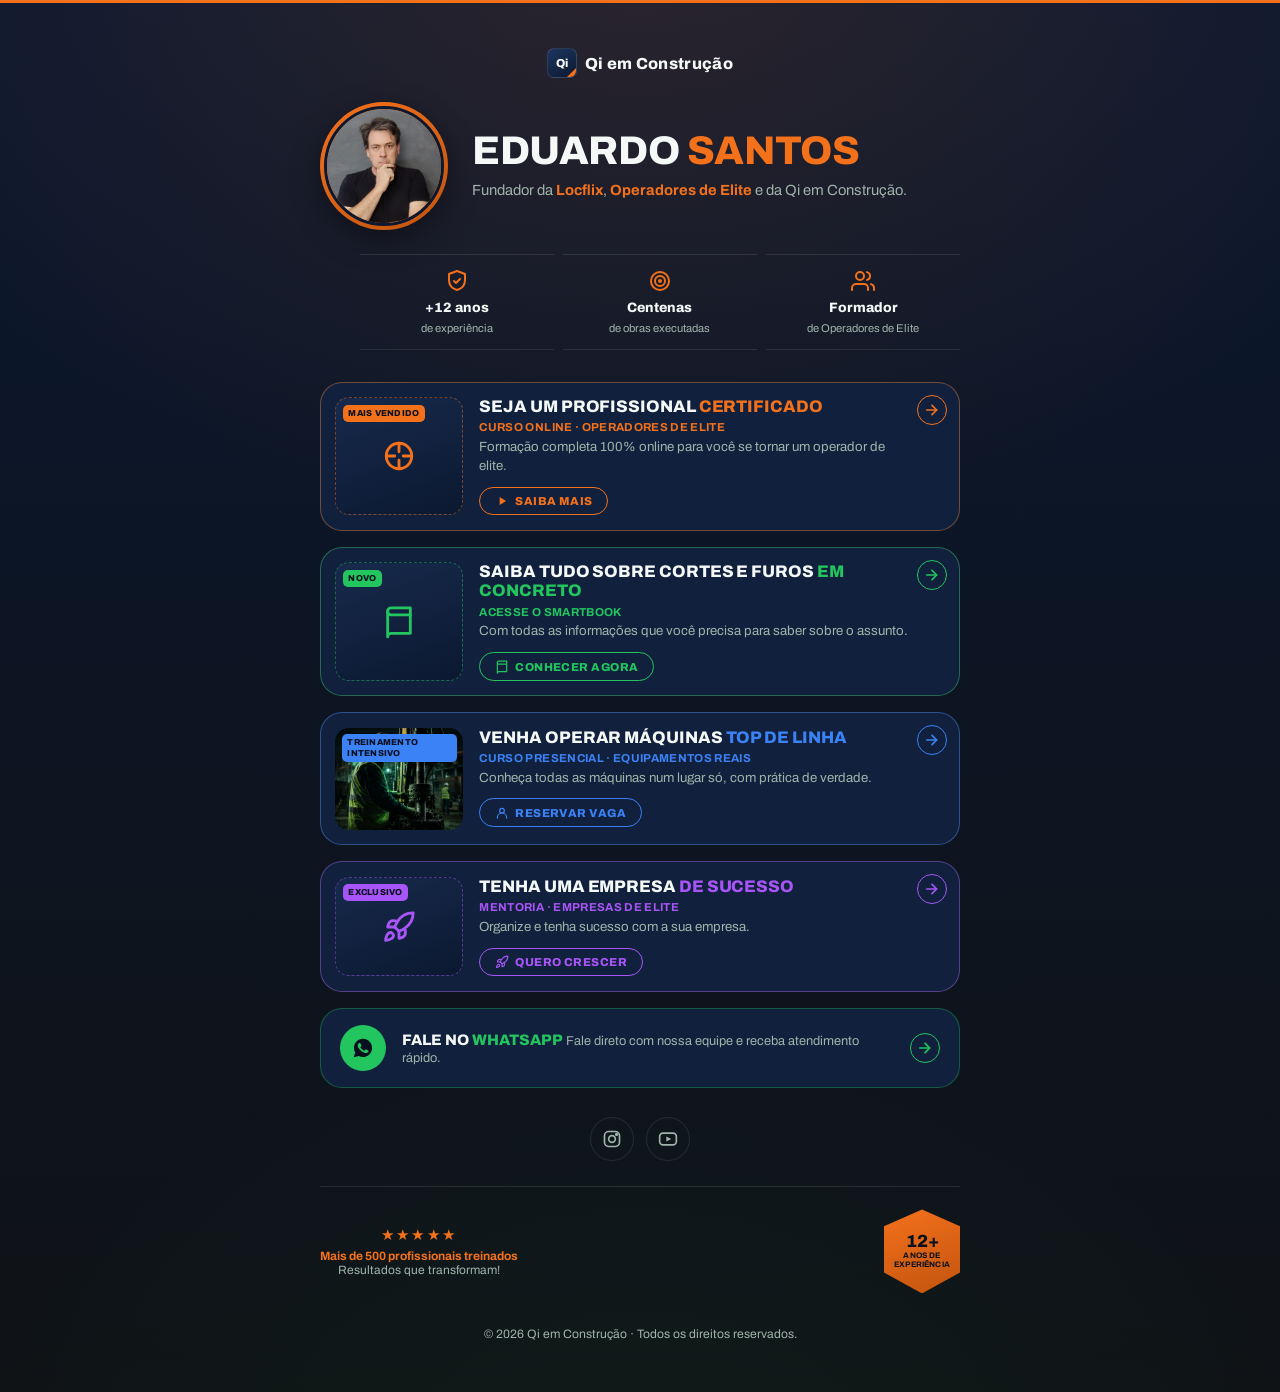
==== index.html @ 977ae423 "Rebuild hub as a 4-color product card link stream Replaces the simple link list with the client's re" ====
<!doctype html>
<html lang="pt-BR">
<head>
<meta charset="UTF-8">
<meta name="viewport" content="width=device-width, initial-scale=1">
<title>Eduardo Santos | Qi em Construção — Links</title>
<meta name="description" content="Eduardo Santos, fundador da Qi em Construção e da Operadores de Elite. Acesse o curso online, o SmartBook, o treinamento presencial, a mentoria empresarial e fale direto no WhatsApp.">
<link rel="preload" href="assets/fonts/archivo-latin-700-normal.woff2" as="font" type="font/woff2" crossorigin>
<link rel="preload" href="assets/fonts/archivo-latin-800-normal.woff2" as="font" type="font/woff2" crossorigin>
<link rel="stylesheet" href="css/fonts.css">
<link rel="stylesheet" href="css/link-stream.css">
</head>
<body>

<!-- Reusable SVG icon sprite -->
<svg xmlns="http://www.w3.org/2000/svg" style="display:none">
  <symbol id="icon-arrow" viewBox="0 0 24 24" fill="none" stroke="currentColor" stroke-width="2.5" stroke-linecap="round" stroke-linejoin="round"><line x1="4" y1="12" x2="19" y2="12"/><polyline points="12 5 19 12 12 19"/></symbol>
  <symbol id="icon-whatsapp" viewBox="0 0 24 24" fill="currentColor"><path d="M12.04 2C6.58 2 2.13 6.45 2.13 11.91c0 1.79.47 3.47 1.29 4.93L2 22l5.25-1.38c1.41.77 3.02 1.21 4.74 1.21h.01c5.46 0 9.91-4.45 9.91-9.91C21.91 6.45 17.5 2 12.04 2Zm5.7 14.08c-.24.68-1.4 1.32-1.93 1.4-.5.08-1.12.11-1.81-.11-.42-.13-.96-.31-1.65-.6-2.9-1.25-4.79-4.17-4.94-4.37-.15-.2-1.18-1.57-1.18-3 0-1.42.75-2.12 1.02-2.41.27-.29.58-.36.78-.36.2 0 .39 0 .56.01.18.01.42-.07.65.5.24.58.82 2 .89 2.14.07.15.12.32.02.52-.1.2-.15.32-.29.49-.15.17-.31.38-.44.51-.15.15-.3.31-.13.61.17.29.75 1.24 1.62 2.01 1.11.99 2.05 1.3 2.34 1.44.29.15.46.13.63-.08.17-.2.72-.84.91-1.13.19-.29.39-.24.65-.15.27.1 1.69.8 1.98.94.29.15.48.22.55.34.07.13.07.72-.17 1.4Z"/></symbol>
  <symbol id="icon-instagram" viewBox="0 0 24 24" fill="none" stroke="currentColor" stroke-width="2"><rect x="3" y="3" width="18" height="18" rx="5"/><circle cx="12" cy="12" r="4"/><circle cx="17.5" cy="6.5" r="1"/></symbol>
  <symbol id="icon-youtube" viewBox="0 0 24 24" fill="none" stroke="currentColor" stroke-width="2"><rect x="2" y="5" width="20" height="14" rx="4"/><polygon points="10 9 16 12 10 15" fill="currentColor" stroke="none"/></symbol>
  <symbol id="icon-shieldcheck" viewBox="0 0 24 24" fill="none" stroke="currentColor" stroke-width="2" stroke-linecap="round" stroke-linejoin="round"><path d="M12 2 4 5v6c0 5 3.4 8.7 8 10 4.6-1.3 8-5 8-10V5l-8-3Z"/><polyline points="9 12 11 14 15 10"/></symbol>
  <symbol id="icon-target" viewBox="0 0 24 24" fill="none" stroke="currentColor" stroke-width="2" stroke-linecap="round" stroke-linejoin="round"><circle cx="12" cy="12" r="9"/><circle cx="12" cy="12" r="5"/><circle cx="12" cy="12" r="1"/></symbol>
  <symbol id="icon-users" viewBox="0 0 24 24" fill="none" stroke="currentColor" stroke-width="2" stroke-linecap="round" stroke-linejoin="round"><path d="M17 21v-2a4 4 0 0 0-4-4H5a4 4 0 0 0-4 4v2"/><circle cx="9" cy="7" r="4"/><path d="M23 21v-2a4 4 0 0 0-3-3.87M16 3.13a4 4 0 0 1 0 7.75"/></symbol>
  <symbol id="icon-play" viewBox="0 0 24 24" fill="currentColor"><path d="M8 5v14l11-7z"/></symbol>
  <symbol id="icon-book" viewBox="0 0 24 24" fill="none" stroke="currentColor" stroke-width="2" stroke-linecap="round" stroke-linejoin="round"><path d="M4 4.5A2.5 2.5 0 0 1 6.5 2H20v18H6.5A2.5 2.5 0 0 0 4 22.5z"/><path d="M4 4.5A2.5 2.5 0 0 0 6.5 7H20"/></symbol>
  <symbol id="icon-person" viewBox="0 0 24 24" fill="none" stroke="currentColor" stroke-width="2" stroke-linecap="round" stroke-linejoin="round"><circle cx="12" cy="8" r="4"/><path d="M4 21v-1a8 8 0 0 1 16 0v1"/></symbol>
  <symbol id="icon-rocket" viewBox="0 0 24 24" fill="none" stroke="currentColor" stroke-width="2" stroke-linecap="round" stroke-linejoin="round"><path d="M4.5 16.5c-1.5 1.26-2 5-2 5s3.74-.5 5-2c.71-.84.7-2.13-.09-2.91a2.18 2.18 0 0 0-2.91-.09z"/><path d="M12 15l-3-3a22 22 0 0 1 2-3.95A12.88 12.88 0 0 1 22 2c0 2.72-.78 7.5-6 11a22.35 22.35 0 0 1-4 2z"/><path d="M9 12H4s.55-3.03 2-4c1.62-1.08 5 0 5 0"/><path d="M12 15v5s3.03-.55 4-2c1.08-1.62 0-5 0-5"/></symbol>
  <symbol id="icon-tool" viewBox="0 0 24 24" fill="none" stroke="currentColor" stroke-width="2" stroke-linecap="round" stroke-linejoin="round"><circle cx="12" cy="12" r="9"/><path d="M12 3v6m0 6v6M3 12h6m6 0h6"/></symbol>
</svg>

<main class="ls-wrap">

  <div class="ls-brand-top">
    <span class="ls-brand-top__mark" aria-hidden="true">Qi</span>
    Qi em Construção
  </div>

  <header class="ls-head">
    <div class="ls-avatar">
      <img src="assets/img/eduardo-santos.jpg" width="591" height="729"
           alt="Retrato de Eduardo Santos, fundador da Qi em Construção">
    </div>
    <div>
      <h1 class="ls-name">Eduardo <span>Santos</span></h1>
      <p class="ls-tag">Fundador da <strong>Locflix</strong>, <strong>Operadores de Elite</strong> e da Qi em Construção.</p>
    </div>
  </header>

  <ul class="ls-cred">
    <li><svg width="24" height="24"><use href="#icon-shieldcheck"/></svg><strong>+12 anos</strong><span>de experiência</span></li>
    <li><svg width="24" height="24"><use href="#icon-target"/></svg><strong>Centenas</strong><span>de obras executadas</span></li>
    <li><svg width="24" height="24"><use href="#icon-users"/></svg><strong>Formador</strong><span>de Operadores de Elite</span></li>
  </ul>

  <nav class="ls-cards" aria-label="Escolha por onde começar">

    <a class="ls-card ls-card--online" href="operadores-de-elite/">
      
      <span class="ls-card__arrow"><svg width="16" height="16"><use href="#icon-arrow"/></svg></span>
      <!-- TODO: substituir pela foto real do Eduardo (colete amarelo) quando enviada -->
      <div class="ls-card__media ls-card__media--placeholder">
        <span class="ls-card__badge">Mais vendido</span>
        <svg width="34" height="34"><use href="#icon-tool"/></svg>
      </div>
      <div class="ls-card__body">
        <p class="ls-card__title">Seja um profissional <span>certificado</span></p>
        <p class="ls-card__label">Curso online · Operadores de Elite</p>
        <p class="ls-card__desc">Formação completa 100% online para você se tornar um operador de elite.</p>
        <span class="ls-card__cta"><svg width="14" height="14"><use href="#icon-play"/></svg> Saiba mais</span>
      </div>
    </a>

    <a class="ls-card ls-card--smartbook" href="smartbook/">
      
      <span class="ls-card__arrow"><svg width="16" height="16"><use href="#icon-arrow"/></svg></span>
      <!-- TODO: substituir pelo mockup real do SmartBook quando enviado -->
      <div class="ls-card__media ls-card__media--placeholder">
        <span class="ls-card__badge">Novo</span>
        <svg width="34" height="34"><use href="#icon-book"/></svg>
      </div>
      <div class="ls-card__body">
        <p class="ls-card__title">Saiba tudo sobre cortes e furos <span>em concreto</span></p>
        <p class="ls-card__label">Acesse o SmartBook</p>
        <p class="ls-card__desc">Com todas as informações que você precisa para saber sobre o assunto.</p>
        <span class="ls-card__cta"><svg width="14" height="14"><use href="#icon-book"/></svg> Conhecer agora</span>
      </div>
    </a>

    <a class="ls-card ls-card--presencial" href="operadores-de-elite-presencial/">
      
      <span class="ls-card__arrow"><svg width="16" height="16"><use href="#icon-arrow"/></svg></span>
      <div class="ls-card__media">
        <span class="ls-card__badge">Treinamento intensivo</span>
        <img src="assets/img/modulo-2.webp" alt="Operador treinando com equipamento de perfuração real">
      </div>
      <div class="ls-card__body">
        <p class="ls-card__title">Venha operar máquinas <span>top de linha</span></p>
        <p class="ls-card__label">Curso presencial · Equipamentos reais</p>
        <p class="ls-card__desc">Conheça todas as máquinas num lugar só, com prática de verdade.</p>
        <span class="ls-card__cta"><svg width="14" height="14"><use href="#icon-person"/></svg> Reservar vaga</span>
      </div>
    </a>

    <a class="ls-card ls-card--mentoria" href="mentoria-empresas-de-elite/">
      
      <span class="ls-card__arrow"><svg width="16" height="16"><use href="#icon-arrow"/></svg></span>
      <!-- TODO: substituir pela foto real de mentoria (Eduardo em atendimento) quando enviada -->
      <div class="ls-card__media ls-card__media--placeholder">
        <span class="ls-card__badge">Exclusivo</span>
        <svg width="34" height="34"><use href="#icon-rocket"/></svg>
      </div>
      <div class="ls-card__body">
        <p class="ls-card__title">Tenha uma empresa <span>de sucesso</span></p>
        <p class="ls-card__label">Mentoria · Empresas de Elite</p>
        <p class="ls-card__desc">Organize e tenha sucesso com a sua empresa.</p>
        <span class="ls-card__cta"><svg width="14" height="14"><use href="#icon-rocket"/></svg> Quero crescer</span>
      </div>
    </a>

  </nav>

  <a class="ls-wa-bar" href="https://wa.me/5511947504241?text=Ol%C3%A1%2C%20quero%20saber%20mais%20sobre%20os%20cursos%20da%20Qi%20em%20Constru%C3%A7%C3%A3o" target="_blank" rel="noopener">
    <span class="ls-wa-bar__icon"><svg width="22" height="22"><use href="#icon-whatsapp"/></svg></span>
    <span class="ls-wa-bar__body">
      <span class="ls-wa-bar__title">Fale no <span>WhatsApp</span></span>
      <span class="ls-wa-bar__desc">Fale direto com nossa equipe e receba atendimento rápido.</span>
    </span>
    <span class="ls-wa-bar__arrow"><svg width="16" height="16"><use href="#icon-arrow"/></svg></span>
  </a>

  <div class="ls-social">
    <a href="#" aria-label="Instagram da Qi em Construção" target="_blank" rel="noopener"><svg width="20" height="20"><use href="#icon-instagram"/></svg></a>
    <a href="https://www.youtube.com/@Locflix" aria-label="Canal no YouTube" target="_blank" rel="noopener"><svg width="20" height="20"><use href="#icon-youtube"/></svg></a>
  </div>

  <div class="ls-bottom">
    <div class="ls-rating">
      <div class="ls-rating__stars">★★★★★</div>
      <p><strong>Mais de 500 profissionais treinados</strong>Resultados que transformam!</p>
    </div>
    <div class="ls-shield">
      <strong>12+</strong>
      <span>ANOS DE<br>EXPERIÊNCIA</span>
    </div>
  </div>

  <footer class="ls-foot">
    <p>© 2026 Qi em Construção · Todos os direitos reservados.</p>
  </footer>

</main>

</body>
</html>
---- css/fonts.css ----
/* ==========================================================================
   Self-hosted font: Archivo (headings + body) — subset latin, woff2
   Served locally for performance, reliability and privacy (no external CDN).
   ========================================================================== */
@font-face {
  font-family: "Archivo";
  font-style: normal;
  font-weight: 400;
  font-display: swap;
  src: url("../assets/fonts/archivo-latin-400-normal.woff2") format("woff2");
}
@font-face {
  font-family: "Archivo";
  font-style: normal;
  font-weight: 500;
  font-display: swap;
  src: url("../assets/fonts/archivo-latin-500-normal.woff2") format("woff2");
}
@font-face {
  font-family: "Archivo";
  font-style: normal;
  font-weight: 600;
  font-display: swap;
  src: url("../assets/fonts/archivo-latin-600-normal.woff2") format("woff2");
}
@font-face {
  font-family: "Archivo";
  font-style: normal;
  font-weight: 700;
  font-display: swap;
  src: url("../assets/fonts/archivo-latin-700-normal.woff2") format("woff2");
}
@font-face {
  font-family: "Archivo";
  font-style: normal;
  font-weight: 800;
  font-display: swap;
  src: url("../assets/fonts/archivo-latin-800-normal.woff2") format("woff2");
}
---- css/link-stream.css ----
/* ==========================================================================
   Link Stream (home / hub) — navy + orange identity, per-product color cards
   ========================================================================== */
:root {
  --bg-deep: #0B1830;
  --bg-panel: #11213D;
  --bg-panel-2: #172A4C;
  --primary: #17A24A;
  --primary-hover: #14893E;
  --gold: #F4711C;
  --gold-deep: #C2540E;
  --text-on-dark: #F4F8F6;
  --text-muted-on-dark: #9FB3AA;
  --border-dark: rgba(244, 248, 246, 0.10);
  --radius-md: 14px;
  --radius-lg: 22px;
  --radius-pill: 999px;
  --ease: cubic-bezier(0.22, 1, 0.36, 1);

  /* Per-product accent colors */
  --c-online: #F4711C;
  --c-smartbook: #22C55E;
  --c-presencial: #3B82F6;
  --c-mentoria: #A855F7;
}

*, *::before, *::after { box-sizing: border-box; }
body, h1, h2, p, figure, ul { margin: 0; }
img { max-width: 100%; display: block; }
a { color: inherit; text-decoration: none; }
button { font: inherit; cursor: pointer; }

body {
  font-family: "Archivo", "Segoe UI", sans-serif;
  min-height: 100dvh;
  color: var(--text-on-dark);
  background:
    radial-gradient(120% 80% at 50% -5%, rgba(244, 113, 28, 0.14), transparent 55%),
    radial-gradient(90% 60% at 50% 110%, rgba(23, 162, 74, 0.08), transparent 60%),
    linear-gradient(180deg, var(--bg-deep), #0F1215);
  -webkit-font-smoothing: antialiased;
  padding: clamp(1.5rem, 5vw, 3rem) 1.25rem;
  display: flex;
  justify-content: center;
}
body::before {
  content: "";
  position: fixed;
  inset: 0 0 auto 0;
  height: 3px;
  background: var(--gold);
  z-index: 10;
}

/* Focus visibility */
a:focus-visible, button:focus-visible {
  outline: 3px solid var(--gold);
  outline-offset: 3px;
  border-radius: 10px;
}

.ls-wrap {
  width: 100%;
  max-width: 640px;
  display: flex;
  flex-direction: column;
  align-items: center;
}

/* ---- Header ---- */
.ls-brand-top {
  display: flex;
  align-items: center;
  gap: 0.5rem;
  margin-bottom: 1.5rem;
  font-weight: 800;
  letter-spacing: 0.02em;
}
.ls-brand-top__mark {
  width: 30px; height: 30px;
  border-radius: 7px;
  background: linear-gradient(150deg, #1D3660, #0B1830);
  border: 1px solid rgba(255,255,255,0.12);
  display: flex; align-items: center; justify-content: center;
  font-size: 0.72rem; font-weight: 800; color: #fff;
  position: relative; overflow: hidden;
}
.ls-brand-top__mark::after {
  content: "";
  position: absolute; right: 0; bottom: 0;
  border-style: solid; border-width: 0 0 9px 9px;
  border-color: transparent transparent var(--gold) transparent;
}

.ls-head {
  width: 100%;
  display: flex;
  align-items: center;
  gap: 1.5rem;
  text-align: left;
}
.ls-avatar {
  flex-shrink: 0;
  width: 128px;
  height: 128px;
  border-radius: 50%;
  padding: 4px;
  background: linear-gradient(145deg, var(--gold), var(--gold-deep));
  box-shadow: 0 10px 30px rgba(0, 0, 0, 0.4);
}
.ls-avatar img {
  width: 100%;
  height: 100%;
  border-radius: 50%;
  object-fit: cover;
  object-position: center top;
  border: 3px solid var(--bg-deep);
}
.ls-name {
  font-weight: 800;
  text-transform: uppercase;
  letter-spacing: -0.01em;
  font-size: clamp(1.9rem, 6vw, 2.5rem);
  line-height: 1;
}
.ls-name span { color: var(--gold); }
.ls-tag {
  margin-top: 0.5rem;
  color: var(--text-muted-on-dark);
  font-size: 0.92rem;
  line-height: 1.5;
}
.ls-tag strong { color: var(--gold); font-weight: 700; }
@media (max-width: 480px) {
  .ls-head { flex-direction: column; text-align: center; }
  .ls-avatar { width: 112px; height: 112px; }
}

/* ---- Credentials ---- */
.ls-cred {
  width: 100%;
  margin-top: 1.5rem;
  display: grid;
  grid-template-columns: repeat(3, 1fr);
  gap: 0.6rem;
}
.ls-cred li {
  display: flex;
  flex-direction: column;
  align-items: center;
  gap: 0.4rem;
  text-align: center;
  padding: 0.9rem 0.5rem;
  border-top: 1px solid var(--border-dark);
  border-bottom: 1px solid var(--border-dark);
}
.ls-cred li svg { color: var(--gold); }
.ls-cred li strong {
  font-family: inherit;
  font-weight: 800;
  font-size: 0.85rem;
  line-height: 1.2;
}
.ls-cred li span {
  font-size: 0.7rem;
  color: var(--text-muted-on-dark);
}

/* ---- Product cards ---- */
.ls-cards {
  width: 100%;
  margin-top: 2rem;
  display: flex;
  flex-direction: column;
  gap: 1rem;
}
.ls-card {
  position: relative;
  display: flex;
  gap: 1rem;
  padding: 0.9rem;
  background: var(--bg-panel);
  border: 1px solid color-mix(in srgb, var(--c) 35%, var(--border-dark));
  border-radius: var(--radius-lg);
  transition: transform 180ms var(--ease), border-color 180ms var(--ease), background-color 180ms var(--ease);
}
.ls-card:hover {
  transform: translateY(-3px);
  border-color: var(--c);
  background: var(--bg-panel-2);
}
.ls-card--online { --c: var(--c-online); }
.ls-card--smartbook { --c: var(--c-smartbook); }
.ls-card--presencial { --c: var(--c-presencial); }
.ls-card--mentoria { --c: var(--c-mentoria); }

.ls-card__media {
  flex-shrink: 0;
  width: 128px;
  align-self: stretch;
  border-radius: var(--radius-md);
  overflow: hidden;
  background: linear-gradient(160deg, var(--bg-panel-2), var(--bg-deep));
  position: relative;
}
.ls-card__media img { width: 100%; height: 100%; object-fit: cover; }
.ls-card__media--placeholder {
  display: flex; align-items: center; justify-content: center;
  color: var(--c);
  border: 1px dashed color-mix(in srgb, var(--c) 45%, transparent);
}

.ls-card__badge {
  position: absolute;
  top: 0.4rem; left: 0.4rem;
  max-width: calc(100% - 0.8rem);
  font-size: 0.54rem;
  font-weight: 800;
  letter-spacing: 0.03em;
  line-height: 1.25;
  text-transform: uppercase;
  color: #08101F;
  background: var(--c);
  padding: 0.2rem 0.35rem;
  border-radius: 5px;
  z-index: 2;
}
.ls-card__arrow {
  position: absolute;
  top: 0.75rem; right: 0.75rem;
  width: 30px; height: 30px;
  border-radius: 50%;
  border: 1.5px solid var(--c);
  color: var(--c);
  display: flex; align-items: center; justify-content: center;
  transition: transform 180ms var(--ease), background-color 180ms var(--ease), color 180ms var(--ease);
}
.ls-card:hover .ls-card__arrow { background: var(--c); color: #08101F; transform: translateX(2px); }

.ls-card__body { flex: 1; min-width: 0; padding-right: 2.2rem; }
.ls-card__title {
  font-weight: 800;
  text-transform: uppercase;
  font-size: 1.05rem;
  line-height: 1.15;
  letter-spacing: -0.005em;
}
.ls-card__title span { color: var(--c); }
.ls-card__label {
  margin-top: 0.3rem;
  font-size: 0.72rem;
  font-weight: 700;
  letter-spacing: 0.03em;
  color: var(--c);
  text-transform: uppercase;
}
.ls-card__desc {
  margin-top: 0.3rem;
  font-size: 0.83rem;
  color: var(--text-muted-on-dark);
  line-height: 1.4;
}
.ls-card__cta {
  display: inline-flex;
  align-items: center;
  gap: 0.4rem;
  margin-top: 0.7rem;
  padding: 0.4rem 0.9rem;
  border: 1.5px solid var(--c);
  color: var(--c);
  border-radius: var(--radius-pill);
  font-size: 0.72rem;
  font-weight: 800;
  letter-spacing: 0.04em;
  text-transform: uppercase;
}

@media (max-width: 480px) {
  .ls-card { flex-direction: column; }
  .ls-card__media { width: 100%; aspect-ratio: 16/9; }
  .ls-card__body { padding-right: 0; }
  .ls-card__arrow { top: 0.6rem; right: 0.6rem; }
}

/* ---- WhatsApp CTA bar ---- */
.ls-wa-bar {
  width: 100%;
  margin-top: 1rem;
  display: flex;
  align-items: center;
  gap: 1rem;
  padding: 1rem 1.2rem;
  background: var(--bg-panel);
  border: 1px solid rgba(34, 197, 94, 0.35);
  border-radius: var(--radius-lg);
  transition: transform 180ms var(--ease), border-color 180ms var(--ease);
}
.ls-wa-bar:hover { transform: translateY(-2px); border-color: #22C55E; }
.ls-wa-bar__icon {
  flex-shrink: 0;
  width: 46px; height: 46px;
  border-radius: 50%;
  display: flex; align-items: center; justify-content: center;
  background: #22C55E;
  color: #08101F;
}
.ls-wa-bar__body { flex: 1; min-width: 0; }
.ls-wa-bar__title { font-weight: 800; text-transform: uppercase; font-size: 0.95rem; }
.ls-wa-bar__title span { color: #22C55E; }
.ls-wa-bar__desc { margin-top: 0.15rem; font-size: 0.8rem; color: var(--text-muted-on-dark); }
.ls-wa-bar__arrow {
  flex-shrink: 0;
  width: 30px; height: 30px;
  border-radius: 50%;
  border: 1.5px solid #22C55E;
  color: #22C55E;
  display: flex; align-items: center; justify-content: center;
}

/* ---- Social + rating ---- */
.ls-social {
  display: flex;
  gap: 0.75rem;
  margin-top: 1.8rem;
}
.ls-social a {
  width: 44px; height: 44px;
  border-radius: 50%;
  border: 1px solid var(--border-dark);
  display: flex; align-items: center; justify-content: center;
  color: var(--text-muted-on-dark);
  transition: color 180ms var(--ease), border-color 180ms var(--ease), transform 180ms var(--ease);
}
.ls-social a:hover {
  color: var(--gold);
  border-color: rgba(244, 113, 28, 0.5);
  transform: translateY(-2px);
}

.ls-bottom {
  width: 100%;
  margin-top: 1.6rem;
  display: flex;
  flex-wrap: wrap;
  align-items: center;
  justify-content: space-between;
  gap: 1rem;
  padding-top: 1.4rem;
  border-top: 1px solid var(--border-dark);
}
.ls-rating { text-align: center; }
.ls-rating__stars { color: var(--gold); letter-spacing: 0.15em; font-size: 0.95rem; }
.ls-rating p { margin-top: 0.3rem; font-size: 0.75rem; color: var(--text-muted-on-dark); }
.ls-rating p strong { color: var(--gold); display: block; }

.ls-shield {
  flex-shrink: 0;
  display: flex; flex-direction: column; align-items: center; justify-content: center;
  gap: 0.1rem;
  width: 76px; height: 84px;
  clip-path: polygon(50% 0%, 100% 20%, 100% 75%, 50% 100%, 0% 75%, 0% 20%);
  background: linear-gradient(160deg, var(--gold), var(--gold-deep));
  color: #08101F;
}
.ls-shield strong { font-size: 1.1rem; font-weight: 800; line-height: 1; }
.ls-shield span { font-size: 0.5rem; font-weight: 700; text-align: center; letter-spacing: 0.02em; line-height: 1.1; }

/* ---- Footer ---- */
.ls-foot {
  margin-top: 2rem;
  text-align: center;
  color: var(--text-muted-on-dark);
}
.ls-foot p {
  font-size: 0.76rem;
  line-height: 1.5;
}
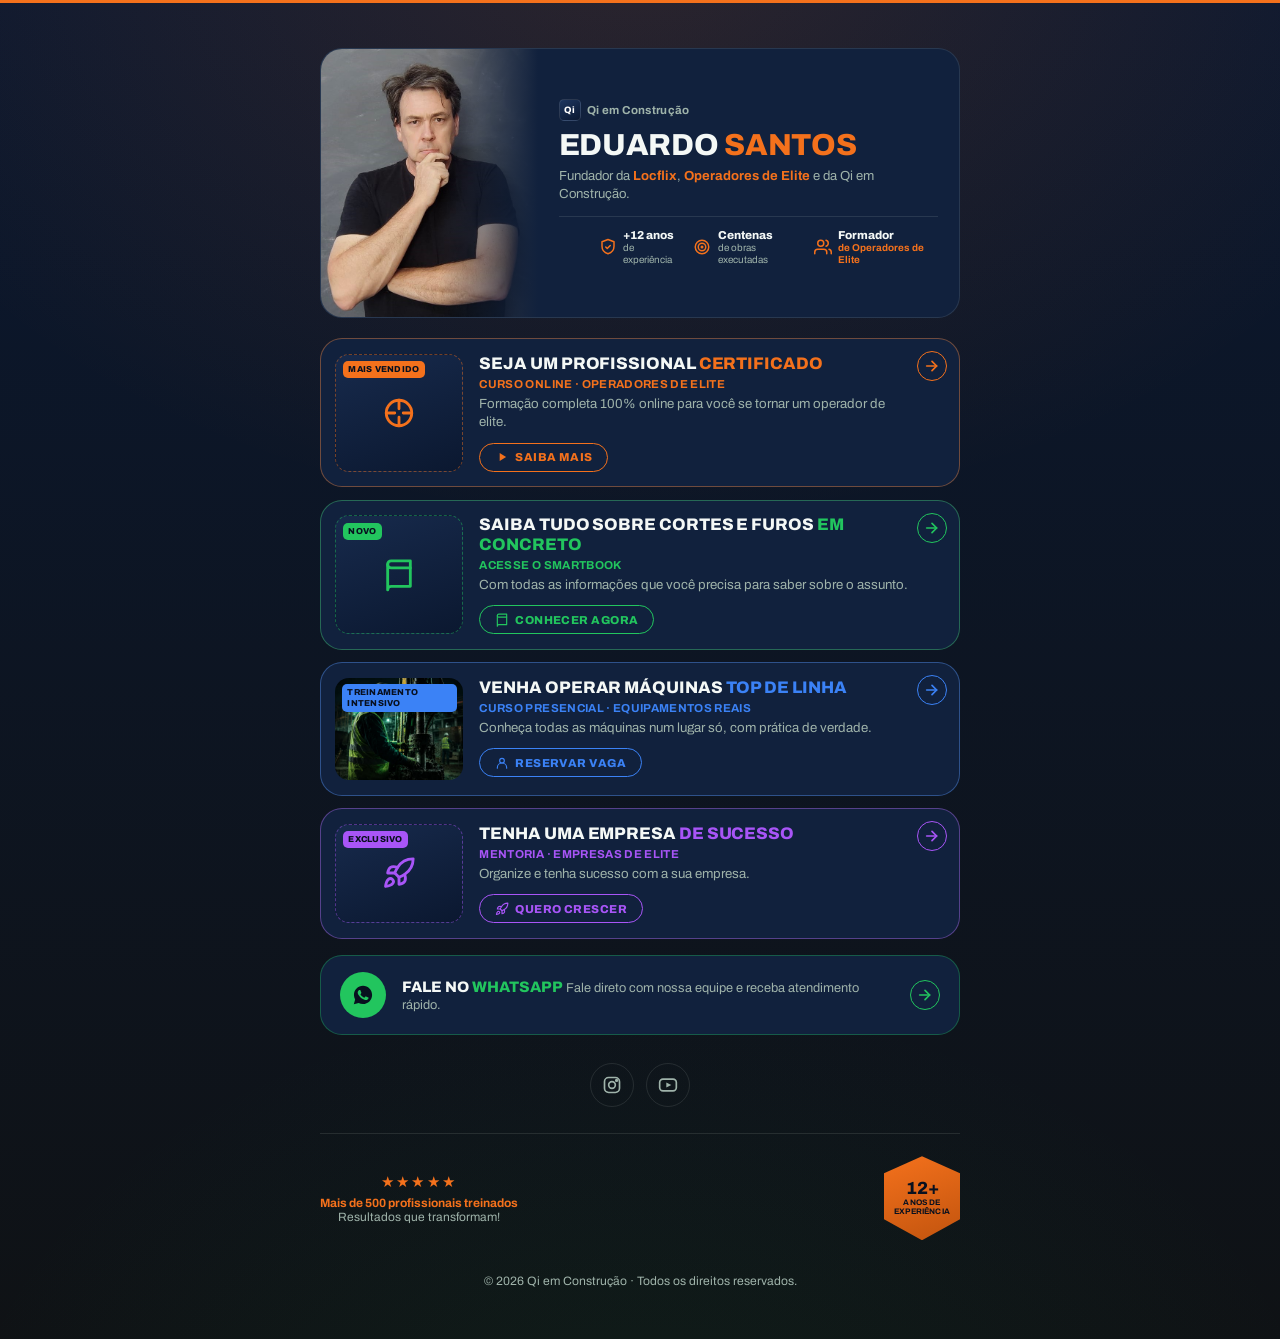
==== commit 1c67127c: "Compact hub header into a single banner Merges the three stacked header blocks (brand row, avatar+na" ====
--- a/index.html
+++ b/index.html
@@ -30,27 +30,25 @@
 
 <main class="ls-wrap">
 
-  <div class="ls-brand-top">
-    <span class="ls-brand-top__mark" aria-hidden="true">Qi</span>
-    Qi em Construção
-  </div>
-
-  <header class="ls-head">
-    <div class="ls-avatar">
+  <section class="ls-banner">
+    <div class="ls-banner__photo">
       <img src="assets/img/eduardo-santos.jpg" width="591" height="729"
            alt="Retrato de Eduardo Santos, fundador da Qi em Construção">
     </div>
-    <div>
-      <h1 class="ls-name">Eduardo <span>Santos</span></h1>
-      <p class="ls-tag">Fundador da <strong>Locflix</strong>, <strong>Operadores de Elite</strong> e da Qi em Construção.</p>
+    <div class="ls-banner__body">
+      <div class="ls-banner__brand">
+        <span class="ls-banner__mark" aria-hidden="true">Qi</span>
+        Qi em Construção
+      </div>
+      <h1 class="ls-banner__name">Eduardo <span>Santos</span></h1>
+      <p class="ls-banner__tag">Fundador da <strong>Locflix</strong>, <strong>Operadores de Elite</strong> e da Qi em Construção.</p>
+      <ul class="ls-banner__cred">
+        <li><svg width="18" height="18"><use href="#icon-shieldcheck"/></svg><span class="ls-banner__cred-text"><strong>+12 anos</strong><span>de experiência</span></span></li>
+        <li><svg width="18" height="18"><use href="#icon-target"/></svg><span class="ls-banner__cred-text"><strong>Centenas</strong><span>de obras executadas</span></span></li>
+        <li><svg width="18" height="18"><use href="#icon-users"/></svg><span class="ls-banner__cred-text"><strong>Formador</strong><span class="accent">de Operadores de Elite</span></span></li>
+      </ul>
     </div>
-  </header>
-
-  <ul class="ls-cred">
-    <li><svg width="24" height="24"><use href="#icon-shieldcheck"/></svg><strong>+12 anos</strong><span>de experiência</span></li>
-    <li><svg width="24" height="24"><use href="#icon-target"/></svg><strong>Centenas</strong><span>de obras executadas</span></li>
-    <li><svg width="24" height="24"><use href="#icon-users"/></svg><strong>Formador</strong><span>de Operadores de Elite</span></li>
-  </ul>
+  </section>
 
   <nav class="ls-cards" aria-label="Escolha por onde começar">
 
--- a/css/link-stream.css
+++ b/css/link-stream.css
@@ -67,112 +67,106 @@
   align-items: center;
 }
 
-/* ---- Header ---- */
-.ls-brand-top {
-  display: flex;
-  align-items: center;
-  gap: 0.5rem;
-  margin-bottom: 1.5rem;
-  font-weight: 800;
-  letter-spacing: 0.02em;
-}
-.ls-brand-top__mark {
-  width: 30px; height: 30px;
-  border-radius: 7px;
+/* ---- Compact banner (photo + brand + name + credentials, all in one) ---- */
+.ls-banner {
+  width: 100%;
+  display: flex;
+  align-items: stretch;
+  background: var(--bg-panel);
+  border: 1px solid var(--border-dark);
+  border-radius: var(--radius-lg);
+  overflow: hidden;
+}
+.ls-banner__photo {
+  flex: 0 0 34%;
+  position: relative;
+  min-height: 180px;
+}
+.ls-banner__photo img {
+  width: 100%;
+  height: 100%;
+  object-fit: cover;
+  object-position: center top;
+}
+.ls-banner__photo::after {
+  content: "";
+  position: absolute;
+  inset: 0;
+  background: linear-gradient(90deg, transparent 55%, var(--bg-panel) 100%);
+}
+.ls-banner__body {
+  flex: 1;
+  min-width: 0;
+  padding: 1.1rem 1.3rem;
+  display: flex;
+  flex-direction: column;
+  justify-content: center;
+}
+.ls-banner__brand {
+  display: flex;
+  align-items: center;
+  gap: 0.4rem;
+  font-size: 0.72rem;
+  font-weight: 700;
+  letter-spacing: 0.03em;
+  color: var(--text-muted-on-dark);
+  margin-bottom: 0.5rem;
+}
+.ls-banner__mark {
+  width: 22px; height: 22px;
+  border-radius: 5px;
   background: linear-gradient(150deg, #1D3660, #0B1830);
   border: 1px solid rgba(255,255,255,0.12);
   display: flex; align-items: center; justify-content: center;
-  font-size: 0.72rem; font-weight: 800; color: #fff;
-  position: relative; overflow: hidden;
-}
-.ls-brand-top__mark::after {
-  content: "";
-  position: absolute; right: 0; bottom: 0;
-  border-style: solid; border-width: 0 0 9px 9px;
-  border-color: transparent transparent var(--gold) transparent;
-}
-
-.ls-head {
-  width: 100%;
-  display: flex;
-  align-items: center;
-  gap: 1.5rem;
-  text-align: left;
-}
-.ls-avatar {
-  flex-shrink: 0;
-  width: 128px;
-  height: 128px;
-  border-radius: 50%;
-  padding: 4px;
-  background: linear-gradient(145deg, var(--gold), var(--gold-deep));
-  box-shadow: 0 10px 30px rgba(0, 0, 0, 0.4);
-}
-.ls-avatar img {
-  width: 100%;
-  height: 100%;
-  border-radius: 50%;
-  object-fit: cover;
-  object-position: center top;
-  border: 3px solid var(--bg-deep);
-}
-.ls-name {
+  font-size: 0.58rem; font-weight: 800; color: #fff;
+}
+.ls-banner__name {
   font-weight: 800;
   text-transform: uppercase;
   letter-spacing: -0.01em;
-  font-size: clamp(1.9rem, 6vw, 2.5rem);
-  line-height: 1;
-}
-.ls-name span { color: var(--gold); }
-.ls-tag {
-  margin-top: 0.5rem;
-  color: var(--text-muted-on-dark);
-  font-size: 0.92rem;
-  line-height: 1.5;
-}
-.ls-tag strong { color: var(--gold); font-weight: 700; }
-@media (max-width: 480px) {
-  .ls-head { flex-direction: column; text-align: center; }
-  .ls-avatar { width: 112px; height: 112px; }
-}
-
-/* ---- Credentials ---- */
-.ls-cred {
-  width: 100%;
-  margin-top: 1.5rem;
-  display: grid;
-  grid-template-columns: repeat(3, 1fr);
-  gap: 0.6rem;
-}
-.ls-cred li {
-  display: flex;
-  flex-direction: column;
+  font-size: clamp(1.5rem, 4.2vw, 1.9rem);
+  line-height: 1.02;
+}
+.ls-banner__name span { color: var(--gold); }
+.ls-banner__tag {
+  margin-top: 0.4rem;
+  color: var(--text-muted-on-dark);
+  font-size: 0.82rem;
+  line-height: 1.4;
+}
+.ls-banner__tag strong { color: var(--gold); font-weight: 700; }
+.ls-banner__cred {
+  margin-top: 0.8rem;
+  display: flex;
+  gap: 0.9rem;
+  padding-top: 0.7rem;
+  border-top: 1px solid var(--border-dark);
+}
+.ls-banner__cred li {
+  display: flex;
   align-items: center;
   gap: 0.4rem;
-  text-align: center;
-  padding: 0.9rem 0.5rem;
-  border-top: 1px solid var(--border-dark);
-  border-bottom: 1px solid var(--border-dark);
-}
-.ls-cred li svg { color: var(--gold); }
-.ls-cred li strong {
-  font-family: inherit;
-  font-weight: 800;
-  font-size: 0.85rem;
-  line-height: 1.2;
-}
-.ls-cred li span {
-  font-size: 0.7rem;
-  color: var(--text-muted-on-dark);
+}
+.ls-banner__cred li svg { color: var(--gold); flex-shrink: 0; }
+.ls-banner__cred-text { display: flex; flex-direction: column; }
+.ls-banner__cred-text strong { font-size: 0.72rem; font-weight: 800; line-height: 1.2; }
+.ls-banner__cred-text span { font-size: 0.62rem; color: var(--text-muted-on-dark); line-height: 1.2; }
+.ls-banner__cred-text span.accent { color: var(--gold); font-weight: 700; }
+
+@media (max-width: 560px) {
+  .ls-banner { flex-direction: column; }
+  .ls-banner__photo { flex-basis: auto; min-height: 130px; }
+  .ls-banner__photo::after { background: linear-gradient(180deg, transparent 45%, var(--bg-panel) 100%); }
+  .ls-banner__cred { flex-direction: column; gap: 0.5rem; }
 }
 
 /* ---- Product cards ---- */
 .ls-cards {
   width: 100%;
-  margin-top: 2rem;
+  margin-top: 1.3rem;
   display: flex;
   flex-direction: column;
-  gap: 1rem;
+  gap: 0.8rem;
 }
 .ls-card {
   position: relative;
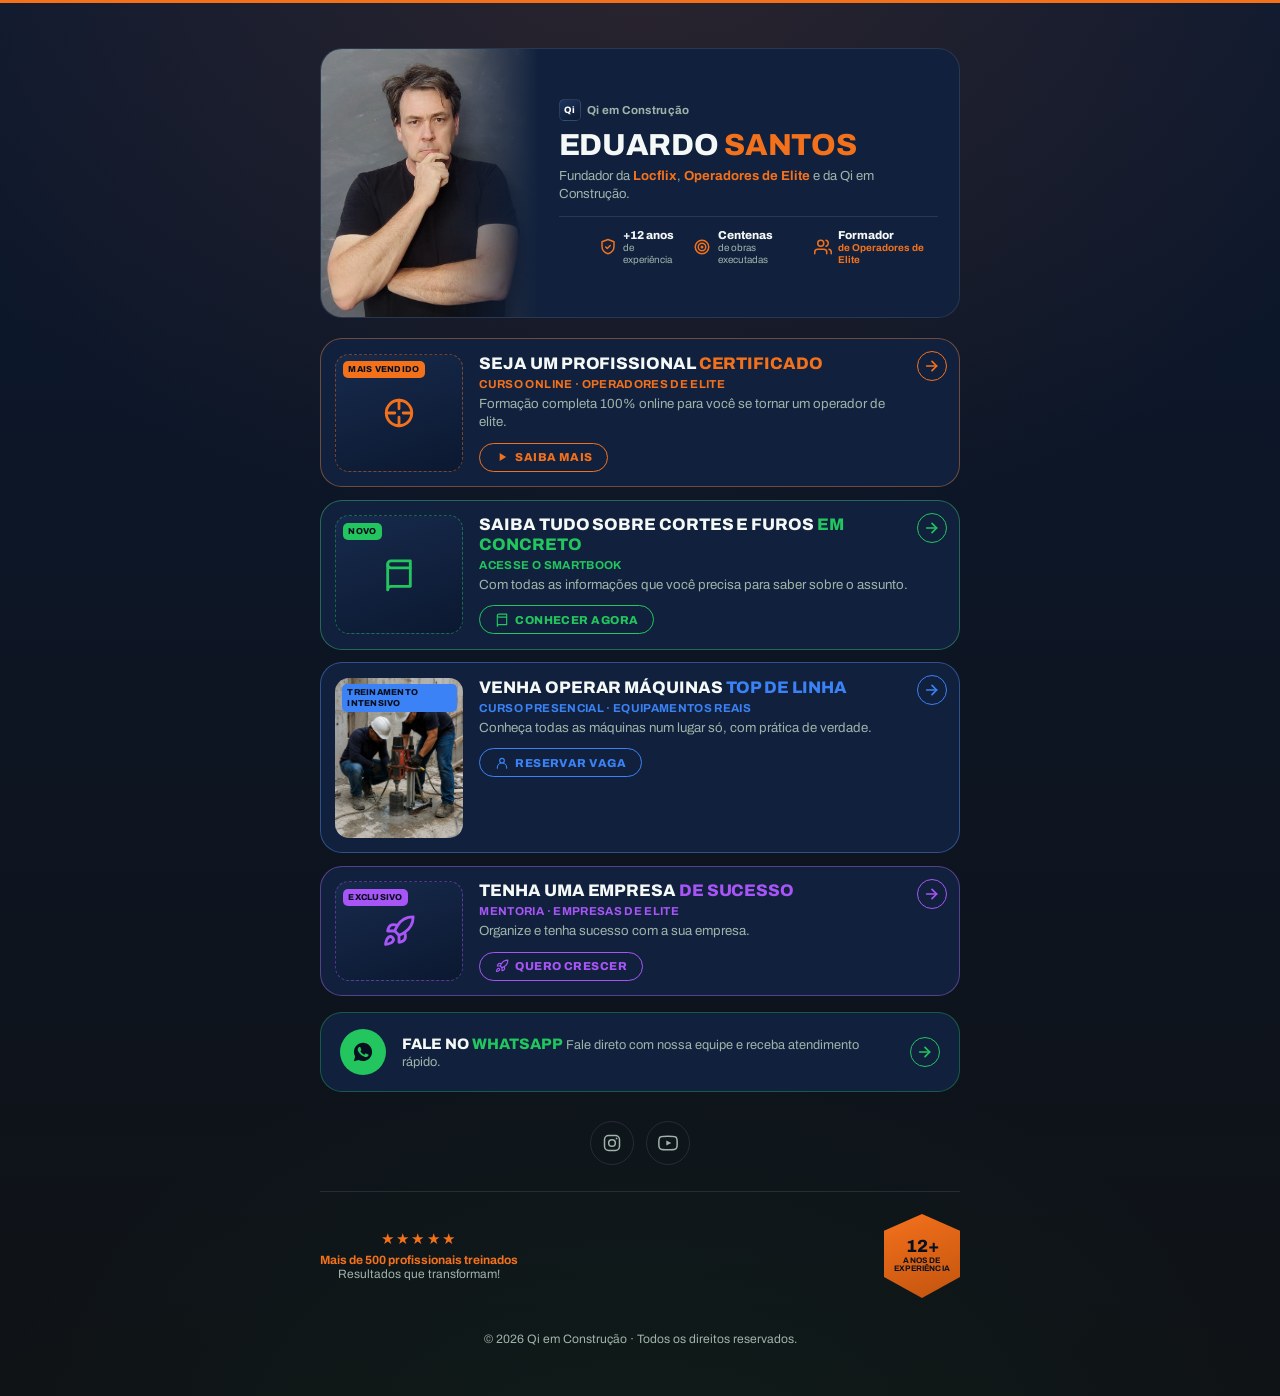
==== commit ad4a4e5d: "Polish link-stream hub toward the client's final mockup - Swap the "presencial" card's stale night-t" ====
--- a/index.html
+++ b/index.html
@@ -16,8 +16,8 @@
 <svg xmlns="http://www.w3.org/2000/svg" style="display:none">
   <symbol id="icon-arrow" viewBox="0 0 24 24" fill="none" stroke="currentColor" stroke-width="2.5" stroke-linecap="round" stroke-linejoin="round"><line x1="4" y1="12" x2="19" y2="12"/><polyline points="12 5 19 12 12 19"/></symbol>
   <symbol id="icon-whatsapp" viewBox="0 0 24 24" fill="currentColor"><path d="M12.04 2C6.58 2 2.13 6.45 2.13 11.91c0 1.79.47 3.47 1.29 4.93L2 22l5.25-1.38c1.41.77 3.02 1.21 4.74 1.21h.01c5.46 0 9.91-4.45 9.91-9.91C21.91 6.45 17.5 2 12.04 2Zm5.7 14.08c-.24.68-1.4 1.32-1.93 1.4-.5.08-1.12.11-1.81-.11-.42-.13-.96-.31-1.65-.6-2.9-1.25-4.79-4.17-4.94-4.37-.15-.2-1.18-1.57-1.18-3 0-1.42.75-2.12 1.02-2.41.27-.29.58-.36.78-.36.2 0 .39 0 .56.01.18.01.42-.07.65.5.24.58.82 2 .89 2.14.07.15.12.32.02.52-.1.2-.15.32-.29.49-.15.17-.31.38-.44.51-.15.15-.3.31-.13.61.17.29.75 1.24 1.62 2.01 1.11.99 2.05 1.3 2.34 1.44.29.15.46.13.63-.08.17-.2.72-.84.91-1.13.19-.29.39-.24.65-.15.27.1 1.69.8 1.98.94.29.15.48.22.55.34.07.13.07.72-.17 1.4Z"/></symbol>
-  <symbol id="icon-instagram" viewBox="0 0 24 24" fill="none" stroke="currentColor" stroke-width="2"><rect x="3" y="3" width="18" height="18" rx="5"/><circle cx="12" cy="12" r="4"/><circle cx="17.5" cy="6.5" r="1"/></symbol>
-  <symbol id="icon-youtube" viewBox="0 0 24 24" fill="none" stroke="currentColor" stroke-width="2"><rect x="2" y="5" width="20" height="14" rx="4"/><polygon points="10 9 16 12 10 15" fill="currentColor" stroke="none"/></symbol>
+  <symbol id="icon-instagram" viewBox="0 0 24 24" fill="none" stroke="currentColor" stroke-width="1.8"><rect x="3" y="3" width="18" height="18" rx="5"/><circle cx="12" cy="12" r="4"/><circle cx="17.5" cy="6.5" r="1.1" fill="currentColor" stroke="none"/></symbol>
+  <symbol id="icon-youtube" viewBox="0 0 24 24" fill="currentColor"><path d="M23 12s0-3.6-.46-5.3a3 3 0 0 0-2.1-2.1C18.7 4 12 4 12 4s-6.7 0-8.44.6a3 3 0 0 0-2.1 2.1C1 8.4 1 12 1 12s0 3.6.46 5.3a3 3 0 0 0 2.1 2.1C5.3 20 12 20 12 20s6.7 0 8.44-.6a3 3 0 0 0 2.1-2.1C23 15.6 23 12 23 12Z" fill="none" stroke="currentColor" stroke-width="1.8"/><polygon points="10 9 16 12 10 15" fill="currentColor"/></symbol>
   <symbol id="icon-shieldcheck" viewBox="0 0 24 24" fill="none" stroke="currentColor" stroke-width="2" stroke-linecap="round" stroke-linejoin="round"><path d="M12 2 4 5v6c0 5 3.4 8.7 8 10 4.6-1.3 8-5 8-10V5l-8-3Z"/><polyline points="9 12 11 14 15 10"/></symbol>
   <symbol id="icon-target" viewBox="0 0 24 24" fill="none" stroke="currentColor" stroke-width="2" stroke-linecap="round" stroke-linejoin="round"><circle cx="12" cy="12" r="9"/><circle cx="12" cy="12" r="5"/><circle cx="12" cy="12" r="1"/></symbol>
   <symbol id="icon-users" viewBox="0 0 24 24" fill="none" stroke="currentColor" stroke-width="2" stroke-linecap="round" stroke-linejoin="round"><path d="M17 21v-2a4 4 0 0 0-4-4H5a4 4 0 0 0-4 4v2"/><circle cx="9" cy="7" r="4"/><path d="M23 21v-2a4 4 0 0 0-3-3.87M16 3.13a4 4 0 0 1 0 7.75"/></symbol>
@@ -89,7 +89,7 @@
       <span class="ls-card__arrow"><svg width="16" height="16"><use href="#icon-arrow"/></svg></span>
       <div class="ls-card__media">
         <span class="ls-card__badge">Treinamento intensivo</span>
-        <img src="assets/img/modulo-2.webp" alt="Operador treinando com equipamento de perfuração real">
+        <img src="assets/img/smartbook-operador-equipe-3.png" alt="Operadores treinando com equipamento de perfuração real">
       </div>
       <div class="ls-card__body">
         <p class="ls-card__title">Venha operar máquinas <span>top de linha</span></p>
@@ -127,8 +127,8 @@
   </a>
 
   <div class="ls-social">
-    <a href="#" aria-label="Instagram da Qi em Construção" target="_blank" rel="noopener"><svg width="20" height="20"><use href="#icon-instagram"/></svg></a>
-    <a href="https://www.youtube.com/@Locflix" aria-label="Canal no YouTube" target="_blank" rel="noopener"><svg width="20" height="20"><use href="#icon-youtube"/></svg></a>
+    <a class="ls-social__ig" href="#" aria-label="Instagram da Qi em Construção" target="_blank" rel="noopener"><svg width="20" height="20"><use href="#icon-instagram"/></svg></a>
+    <a class="ls-social__yt" href="https://www.youtube.com/@Locflix" aria-label="Canal no YouTube" target="_blank" rel="noopener"><svg width="20" height="20"><use href="#icon-youtube"/></svg></a>
   </div>
 
   <div class="ls-bottom">
--- a/css/link-stream.css
+++ b/css/link-stream.css
@@ -330,6 +330,16 @@
   border-color: rgba(244, 113, 28, 0.5);
   transform: translateY(-2px);
 }
+.ls-social__ig:hover {
+  color: #fff;
+  border-color: transparent;
+  background: radial-gradient(circle at 30% 110%, #fdf497 0%, #fdf497 5%, #fd5949 45%, #d6249f 60%, #285AEB 90%);
+}
+.ls-social__yt:hover {
+  color: #fff;
+  border-color: transparent;
+  background: #FF0000;
+}
 
 .ls-bottom {
   width: 100%;
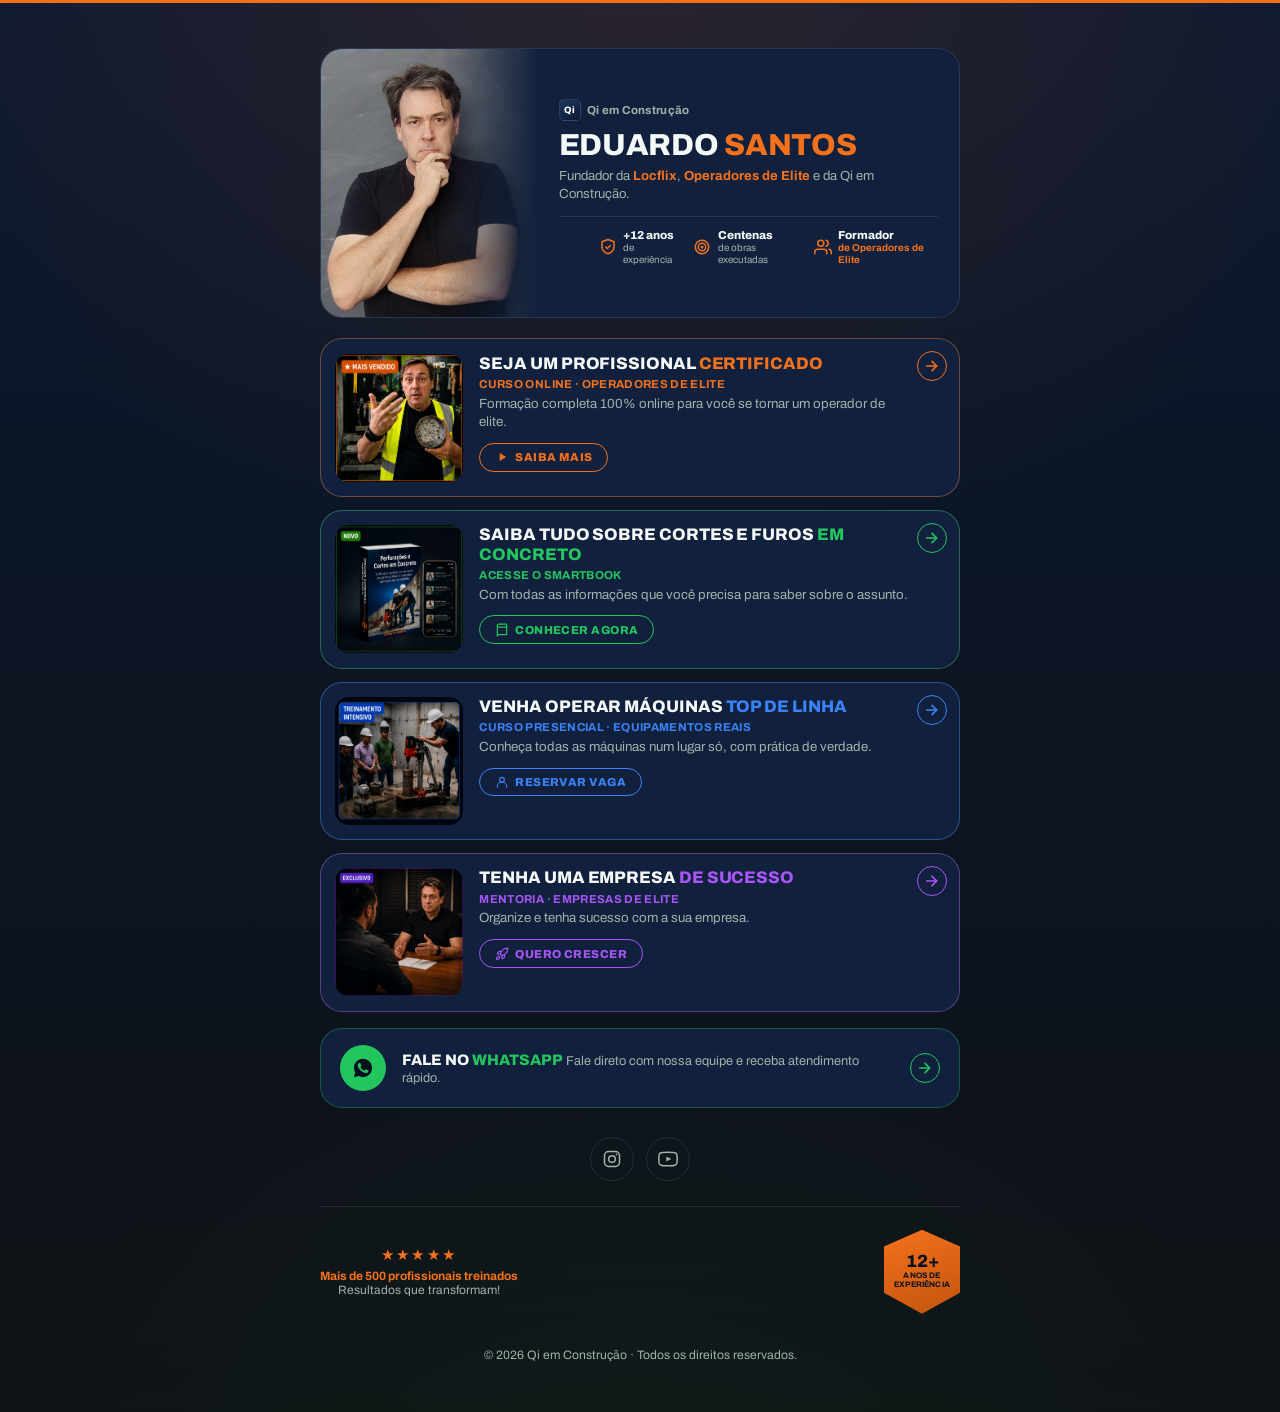
==== commit a446ec25: "Integrate real card images into the link-stream hub - Replace all 4 placeholder icons with the clien" ====
--- a/index.html
+++ b/index.html
@@ -53,12 +53,10 @@
   <nav class="ls-cards" aria-label="Escolha por onde começar">
 
     <a class="ls-card ls-card--online" href="operadores-de-elite/">
-      
+
       <span class="ls-card__arrow"><svg width="16" height="16"><use href="#icon-arrow"/></svg></span>
-      <!-- TODO: substituir pela foto real do Eduardo (colete amarelo) quando enviada -->
-      <div class="ls-card__media ls-card__media--placeholder">
-        <span class="ls-card__badge">Mais vendido</span>
-        <svg width="34" height="34"><use href="#icon-tool"/></svg>
+      <div class="ls-card__media">
+        <img src="assets/img/hub-card-online.png" alt="Mais vendido — Eduardo Santos apresentando o curso Operadores de Elite">
       </div>
       <div class="ls-card__body">
         <p class="ls-card__title">Seja um profissional <span>certificado</span></p>
@@ -69,12 +67,10 @@
     </a>
 
     <a class="ls-card ls-card--smartbook" href="smartbook/">
-      
+
       <span class="ls-card__arrow"><svg width="16" height="16"><use href="#icon-arrow"/></svg></span>
-      <!-- TODO: substituir pelo mockup real do SmartBook quando enviado -->
-      <div class="ls-card__media ls-card__media--placeholder">
-        <span class="ls-card__badge">Novo</span>
-        <svg width="34" height="34"><use href="#icon-book"/></svg>
+      <div class="ls-card__media">
+        <img src="assets/img/hub-card-smartbook.png" alt="Novo — SmartBook Perfurações e Cortes em Concreto">
       </div>
       <div class="ls-card__body">
         <p class="ls-card__title">Saiba tudo sobre cortes e furos <span>em concreto</span></p>
@@ -85,11 +81,10 @@
     </a>
 
     <a class="ls-card ls-card--presencial" href="operadores-de-elite-presencial/">
-      
+
       <span class="ls-card__arrow"><svg width="16" height="16"><use href="#icon-arrow"/></svg></span>
       <div class="ls-card__media">
-        <span class="ls-card__badge">Treinamento intensivo</span>
-        <img src="assets/img/smartbook-operador-equipe-3.png" alt="Operadores treinando com equipamento de perfuração real">
+        <img src="assets/img/hub-card-presencial.png" alt="Treinamento intensivo — turma presencial operando equipamentos reais">
       </div>
       <div class="ls-card__body">
         <p class="ls-card__title">Venha operar máquinas <span>top de linha</span></p>
@@ -100,12 +95,10 @@
     </a>
 
     <a class="ls-card ls-card--mentoria" href="mentoria-empresas-de-elite/">
-      
+
       <span class="ls-card__arrow"><svg width="16" height="16"><use href="#icon-arrow"/></svg></span>
-      <!-- TODO: substituir pela foto real de mentoria (Eduardo em atendimento) quando enviada -->
-      <div class="ls-card__media ls-card__media--placeholder">
-        <span class="ls-card__badge">Exclusivo</span>
-        <svg width="34" height="34"><use href="#icon-rocket"/></svg>
+      <div class="ls-card__media">
+        <img src="assets/img/hub-card-mentoria.png" alt="Exclusivo — mentoria individual com Eduardo Santos">
       </div>
       <div class="ls-card__body">
         <p class="ls-card__title">Tenha uma empresa <span>de sucesso</span></p>
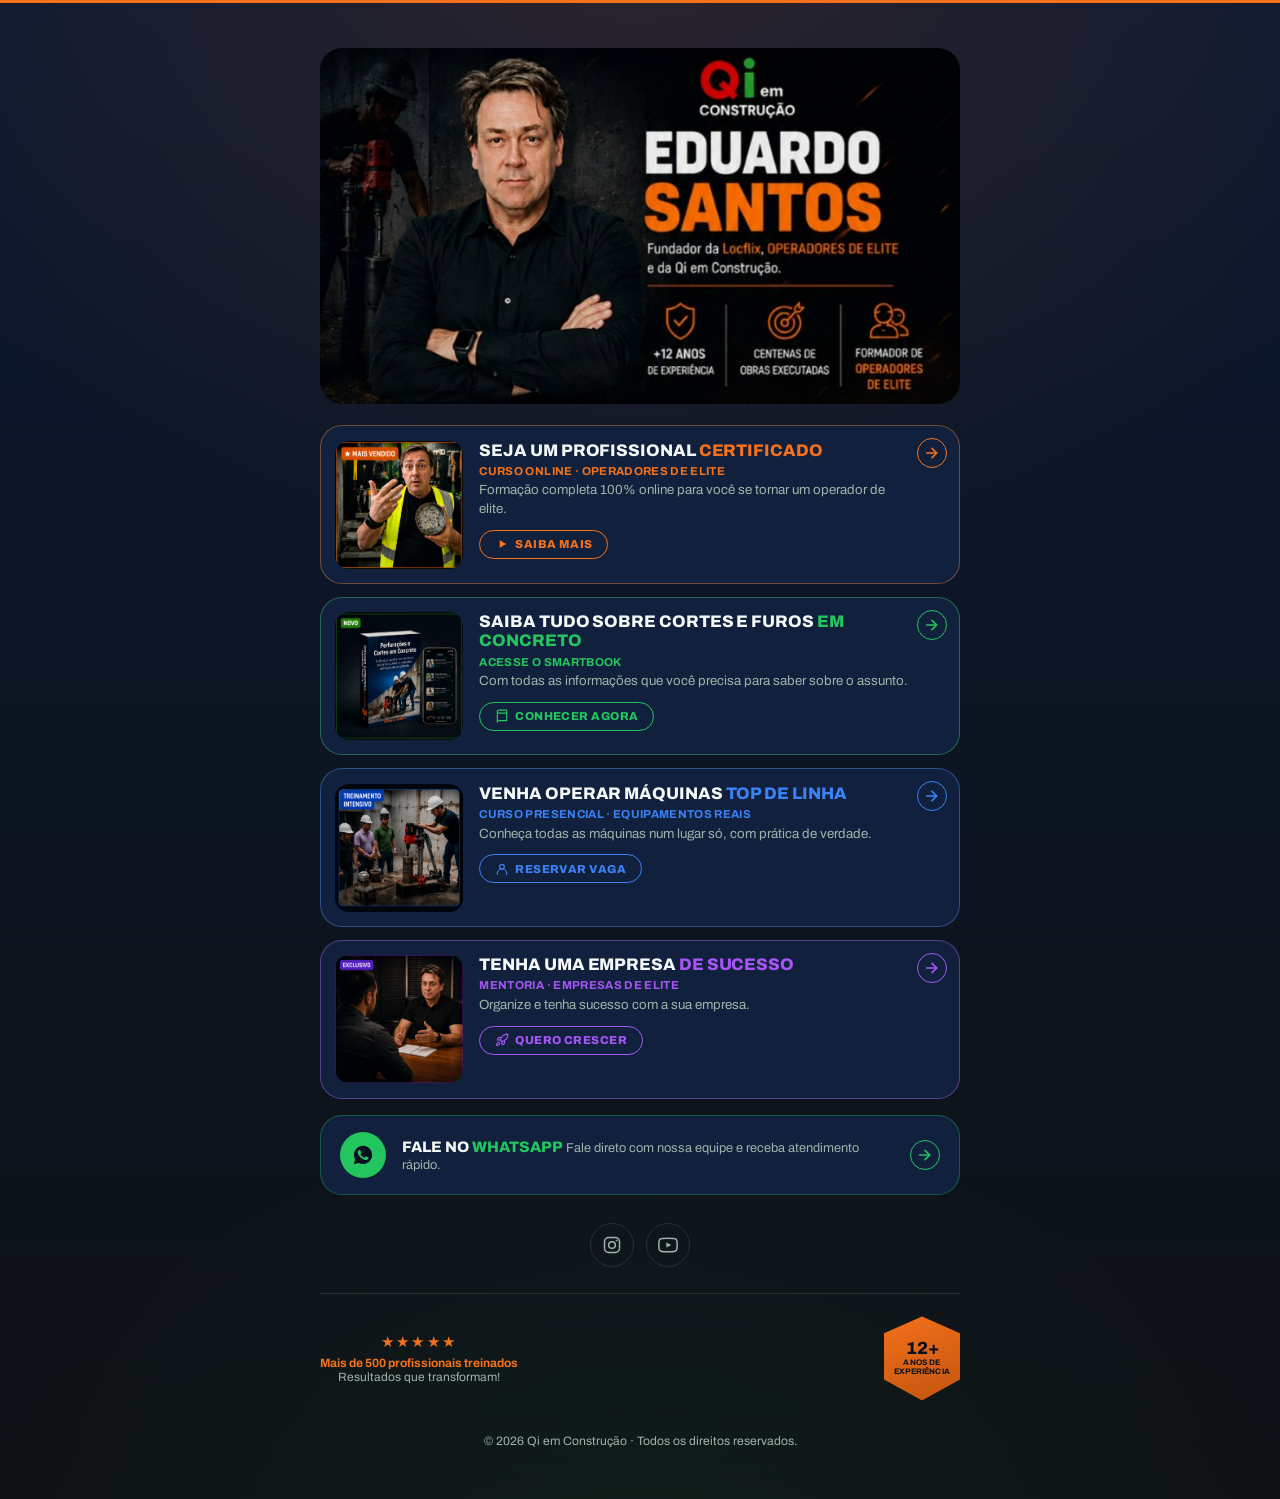
==== commit f7cd8111: "Replace split banner with client's single ready-made header image The old ls-banner (separate photo " ====
--- a/index.html
+++ b/index.html
@@ -31,23 +31,9 @@
 <main class="ls-wrap">
 
   <section class="ls-banner">
-    <div class="ls-banner__photo">
-      <img src="assets/img/eduardo-santos.jpg" width="591" height="729"
-           alt="Retrato de Eduardo Santos, fundador da Qi em Construção">
-    </div>
-    <div class="ls-banner__body">
-      <div class="ls-banner__brand">
-        <span class="ls-banner__mark" aria-hidden="true">Qi</span>
-        Qi em Construção
-      </div>
-      <h1 class="ls-banner__name">Eduardo <span>Santos</span></h1>
-      <p class="ls-banner__tag">Fundador da <strong>Locflix</strong>, <strong>Operadores de Elite</strong> e da Qi em Construção.</p>
-      <ul class="ls-banner__cred">
-        <li><svg width="18" height="18"><use href="#icon-shieldcheck"/></svg><span class="ls-banner__cred-text"><strong>+12 anos</strong><span>de experiência</span></span></li>
-        <li><svg width="18" height="18"><use href="#icon-target"/></svg><span class="ls-banner__cred-text"><strong>Centenas</strong><span>de obras executadas</span></span></li>
-        <li><svg width="18" height="18"><use href="#icon-users"/></svg><span class="ls-banner__cred-text"><strong>Formador</strong><span class="accent">de Operadores de Elite</span></span></li>
-      </ul>
-    </div>
+    <img class="ls-banner__img" src="assets/img/hub-banner-eduardo.jpeg" width="740" height="412"
+         alt="Eduardo Santos — Fundador da Locflix, Operadores de Elite e da Qi em Construção. +12 anos de experiência, centenas de obras executadas, formador de Operadores de Elite.">
+    <h1 class="sr-only">Eduardo Santos</h1>
   </section>
 
   <nav class="ls-cards" aria-label="Escolha por onde começar">
--- a/css/link-stream.css
+++ b/css/link-stream.css
@@ -67,97 +67,26 @@
   align-items: center;
 }
 
-/* ---- Compact banner (photo + brand + name + credentials, all in one) ---- */
+/* ---- Banner: single ready-made image (photo + brand + name + credentials baked in) ---- */
+.sr-only {
+  position: absolute;
+  width: 1px; height: 1px;
+  padding: 0; margin: -1px;
+  overflow: hidden;
+  clip: rect(0, 0, 0, 0);
+  white-space: nowrap;
+  border: 0;
+}
 .ls-banner {
   width: 100%;
-  display: flex;
-  align-items: stretch;
-  background: var(--bg-panel);
-  border: 1px solid var(--border-dark);
   border-radius: var(--radius-lg);
   overflow: hidden;
-}
-.ls-banner__photo {
-  flex: 0 0 34%;
-  position: relative;
-  min-height: 180px;
-}
-.ls-banner__photo img {
-  width: 100%;
-  height: 100%;
-  object-fit: cover;
-  object-position: center top;
-}
-.ls-banner__photo::after {
-  content: "";
-  position: absolute;
-  inset: 0;
-  background: linear-gradient(90deg, transparent 55%, var(--bg-panel) 100%);
-}
-.ls-banner__body {
-  flex: 1;
-  min-width: 0;
-  padding: 1.1rem 1.3rem;
-  display: flex;
-  flex-direction: column;
-  justify-content: center;
-}
-.ls-banner__brand {
-  display: flex;
-  align-items: center;
-  gap: 0.4rem;
-  font-size: 0.72rem;
-  font-weight: 700;
-  letter-spacing: 0.03em;
-  color: var(--text-muted-on-dark);
-  margin-bottom: 0.5rem;
-}
-.ls-banner__mark {
-  width: 22px; height: 22px;
-  border-radius: 5px;
-  background: linear-gradient(150deg, #1D3660, #0B1830);
-  border: 1px solid rgba(255,255,255,0.12);
-  display: flex; align-items: center; justify-content: center;
-  font-size: 0.58rem; font-weight: 800; color: #fff;
-}
-.ls-banner__name {
-  font-weight: 800;
-  text-transform: uppercase;
-  letter-spacing: -0.01em;
-  font-size: clamp(1.5rem, 4.2vw, 1.9rem);
-  line-height: 1.02;
-}
-.ls-banner__name span { color: var(--gold); }
-.ls-banner__tag {
-  margin-top: 0.4rem;
-  color: var(--text-muted-on-dark);
-  font-size: 0.82rem;
-  line-height: 1.4;
-}
-.ls-banner__tag strong { color: var(--gold); font-weight: 700; }
-.ls-banner__cred {
-  margin-top: 0.8rem;
-  display: flex;
-  gap: 0.9rem;
-  padding-top: 0.7rem;
-  border-top: 1px solid var(--border-dark);
-}
-.ls-banner__cred li {
-  display: flex;
-  align-items: center;
-  gap: 0.4rem;
-}
-.ls-banner__cred li svg { color: var(--gold); flex-shrink: 0; }
-.ls-banner__cred-text { display: flex; flex-direction: column; }
-.ls-banner__cred-text strong { font-size: 0.72rem; font-weight: 800; line-height: 1.2; }
-.ls-banner__cred-text span { font-size: 0.62rem; color: var(--text-muted-on-dark); line-height: 1.2; }
-.ls-banner__cred-text span.accent { color: var(--gold); font-weight: 700; }
-
-@media (max-width: 560px) {
-  .ls-banner { flex-direction: column; }
-  .ls-banner__photo { flex-basis: auto; min-height: 130px; }
-  .ls-banner__photo::after { background: linear-gradient(180deg, transparent 45%, var(--bg-panel) 100%); }
-  .ls-banner__cred { flex-direction: column; gap: 0.5rem; }
+  line-height: 0;
+}
+.ls-banner__img {
+  display: block;
+  width: 100%;
+  height: auto;
 }
 
 /* ---- Product cards ---- */
@@ -197,7 +126,7 @@
   background: linear-gradient(160deg, var(--bg-panel-2), var(--bg-deep));
   position: relative;
 }
-.ls-card__media img { width: 100%; height: 100%; object-fit: cover; }
+.ls-card__media img { width: 100%; height: 100%; object-fit: cover; object-position: center top; }
 .ls-card__media--placeholder {
   display: flex; align-items: center; justify-content: center;
   color: var(--c);
@@ -271,7 +200,7 @@
 
 @media (max-width: 480px) {
   .ls-card { flex-direction: column; }
-  .ls-card__media { width: 100%; aspect-ratio: 16/9; }
+  .ls-card__media { width: 100%; aspect-ratio: 21/9; max-height: 150px; }
   .ls-card__body { padding-right: 0; }
   .ls-card__arrow { top: 0.6rem; right: 0.6rem; }
 }
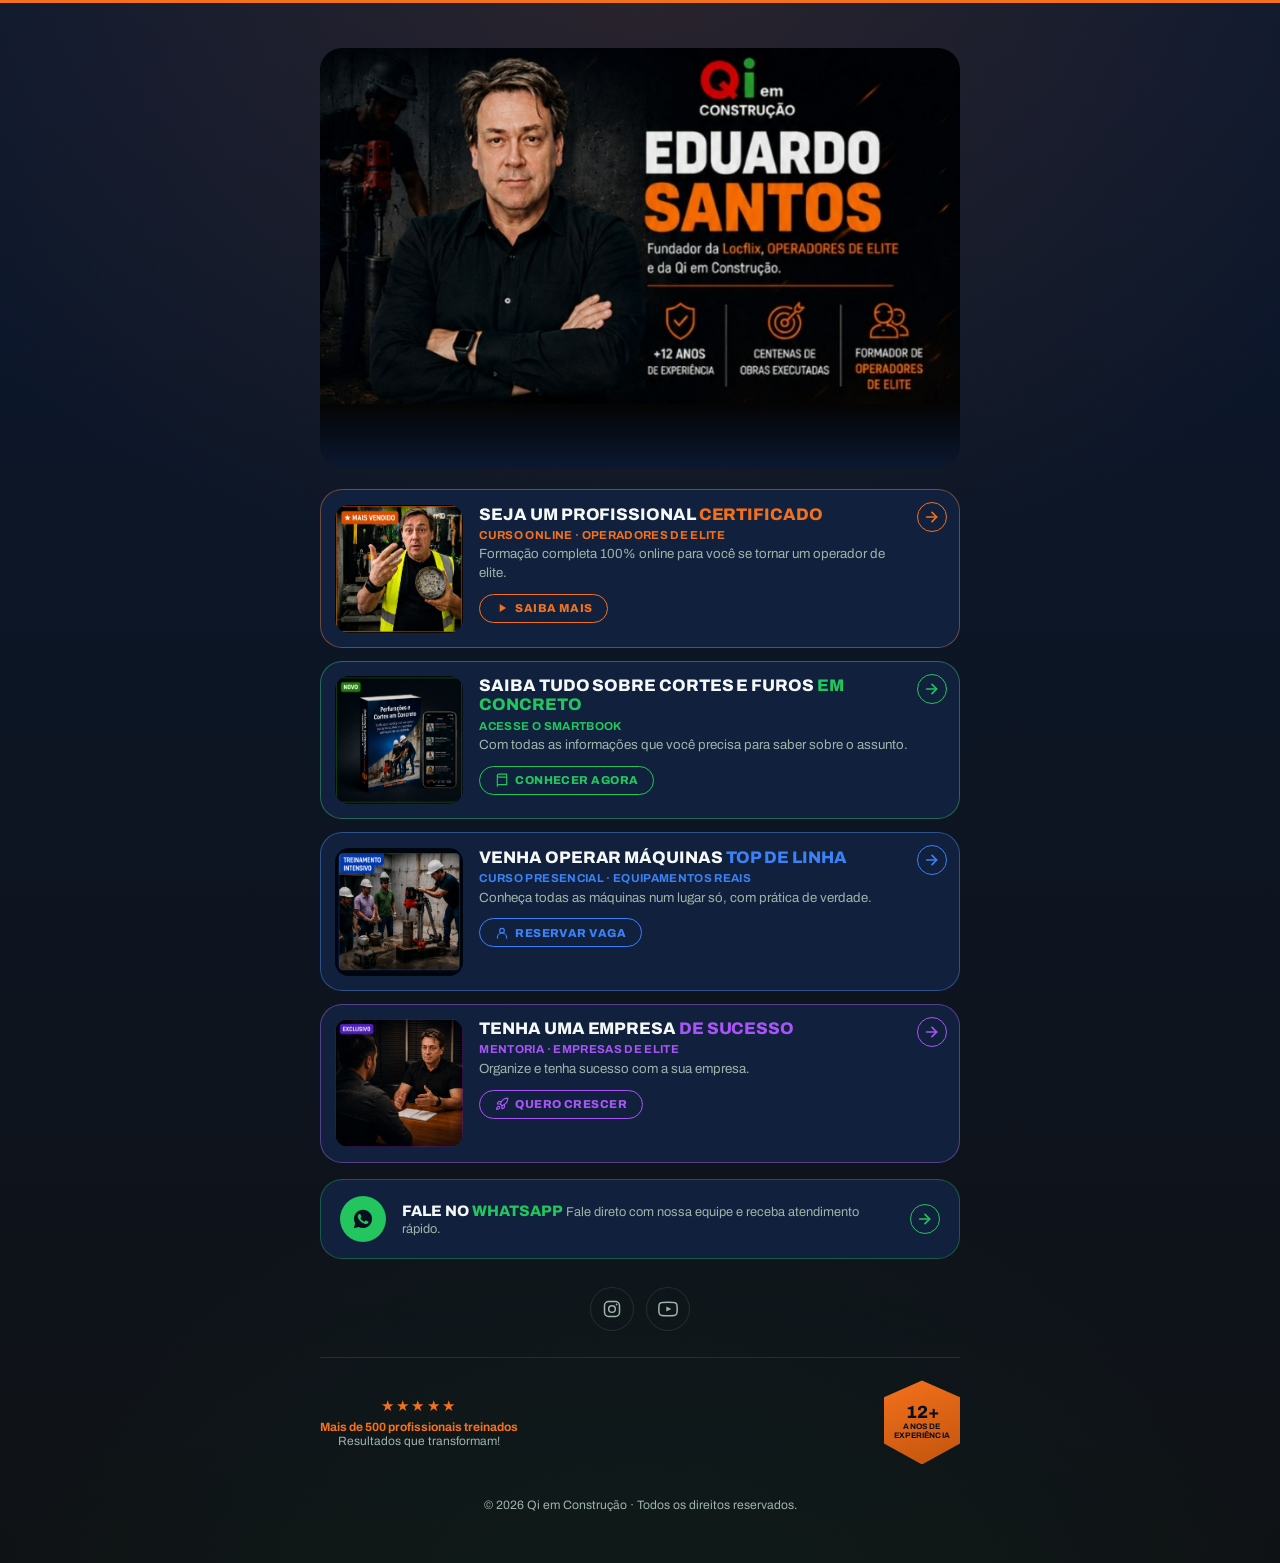
==== commit 299dd49a: "Replace overlay fade with a dedicated black-to-blue transition strip The previous approach overlaid " ====
--- a/index.html
+++ b/index.html
@@ -35,6 +35,7 @@
          alt="Eduardo Santos — Fundador da Locflix, Operadores de Elite e da Qi em Construção. +12 anos de experiência, centenas de obras executadas, formador de Operadores de Elite.">
     <h1 class="sr-only">Eduardo Santos</h1>
   </section>
+  <div class="ls-banner__fade" aria-hidden="true"></div>
 
   <nav class="ls-cards" aria-label="Escolha por onde começar">
 
--- a/css/link-stream.css
+++ b/css/link-stream.css
@@ -79,7 +79,7 @@
 }
 .ls-banner {
   width: 100%;
-  border-radius: var(--radius-lg);
+  border-radius: var(--radius-lg) var(--radius-lg) 0 0;
   overflow: hidden;
   line-height: 0;
 }
@@ -87,6 +87,24 @@
   display: block;
   width: 100%;
   height: auto;
+}
+/* Dedicated transition strip: eases from the photo's own near-black
+   bottom edge into the page background, so there's no visible seam. */
+.ls-banner__fade {
+  width: 100%;
+  height: 64px;
+  background: linear-gradient(180deg, #040404, var(--bg-deep));
+  border-radius: 0 0 var(--radius-lg) var(--radius-lg);
+}
+
+@media (max-width: 640px) {
+  .ls-banner,
+  .ls-banner__fade {
+    width: 100vw;
+    margin-left: calc(-50vw + 50%);
+    border-radius: 0;
+  }
+  .ls-banner__fade { height: 48px; }
 }
 
 /* ---- Product cards ---- */
